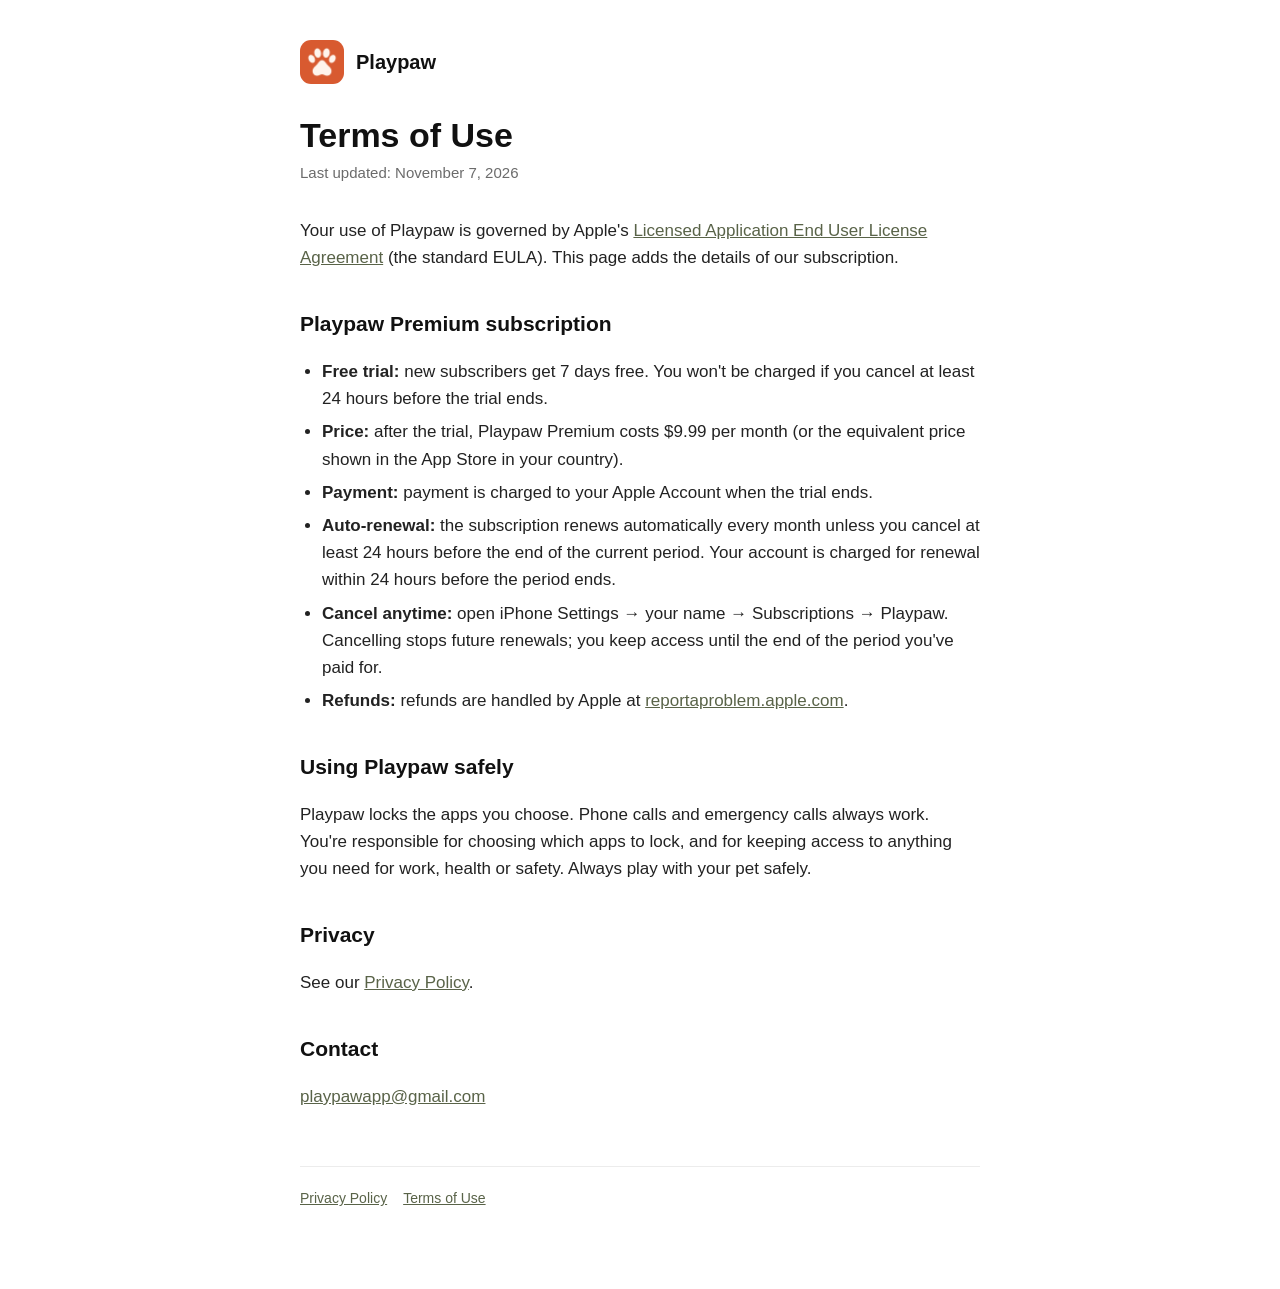
==== index.html @ 8a8bac83 "Add files via upload" ====
<!doctype html>
<html lang="en">
<head>
<meta charset="utf-8">
<meta name="viewport" content="width=device-width, initial-scale=1">
<title>Playpaw Terms of Use</title>
<link rel="stylesheet" href="../style.css">
</head>
<body>
<main>
  <header><img src="../icon.png" alt=""><a href="../">Playpaw</a></header>

  <h1>Terms of Use</h1>
  <p class="updated">Last updated: November 7, 2026</p>

  <p>Your use of Playpaw is governed by Apple's <a href="https://www.apple.com/legal/internet-services/itunes/dev/stdeula/">Licensed Application End User License Agreement</a> (the standard EULA). This page adds the details of our subscription.</p>

  <h2>Playpaw Premium subscription</h2>
  <ul>
    <li><strong>Free trial:</strong> new subscribers get 7 days free. You won't be charged if you cancel at least 24 hours before the trial ends.</li>
    <li><strong>Price:</strong> after the trial, Playpaw Premium costs $9.99 per month (or the equivalent price shown in the App Store in your country).</li>
    <li><strong>Payment:</strong> payment is charged to your Apple Account when the trial ends.</li>
    <li><strong>Auto-renewal:</strong> the subscription renews automatically every month unless you cancel at least 24 hours before the end of the current period. Your account is charged for renewal within 24 hours before the period ends.</li>
    <li><strong>Cancel anytime:</strong> open iPhone Settings → your name → Subscriptions → Playpaw. Cancelling stops future renewals; you keep access until the end of the period you've paid for.</li>
    <li><strong>Refunds:</strong> refunds are handled by Apple at <a href="https://reportaproblem.apple.com">reportaproblem.apple.com</a>.</li>
  </ul>

  <h2>Using Playpaw safely</h2>
  <p>Playpaw locks the apps you choose. Phone calls and emergency calls always work. You're responsible for choosing which apps to lock, and for keeping access to anything you need for work, health or safety. Always play with your pet safely.</p>

  <h2>Privacy</h2>
  <p>See our <a href="../privacy/">Privacy Policy</a>.</p>

  <h2>Contact</h2>
  <p><a href="mailto:playpawapp@gmail.com">playpawapp@gmail.com</a></p>

  <footer><a href="../privacy/">Privacy Policy</a><a href="../terms/">Terms of Use</a></footer>
</main>
</body>
</html>
---- style.css ----
:root { --ink:#111; --muted:#6b6b6b; --accent:#596348; --line:#ececec; --bg:#fff; }
* { box-sizing: border-box; }
body { margin:0; background:var(--bg); color:var(--ink);
  font: 17px/1.6 -apple-system, BlinkMacSystemFont, "SF Pro Text", "Helvetica Neue", Arial, sans-serif; }
main { max-width: 720px; margin: 0 auto; padding: 40px 20px 80px; }
header { display:flex; align-items:center; gap:12px; margin-bottom: 32px; }
header img { width:44px; height:44px; border-radius:11px; }
header a { color:var(--ink); text-decoration:none; font-weight:700; font-size:20px; }
h1 { font-size: 34px; line-height:1.15; margin: 0 0 6px; }
.updated { color: var(--muted); margin: 0 0 32px; font-size: 15px; }
h2 { font-size: 21px; margin: 36px 0 8px; }
p, li { color: #222; }
ul { padding-left: 22px; }
li { margin: 6px 0; }
a { color: var(--accent); }
.summary { background:#f4f4f4; border-radius:18px; padding: 18px 20px; margin-bottom: 8px; }
.summary ul { margin: 6px 0 0; }
footer { margin-top: 56px; padding-top: 20px; border-top:1px solid var(--line); color:var(--muted); font-size:14px; }
footer a { margin-right: 16px; }
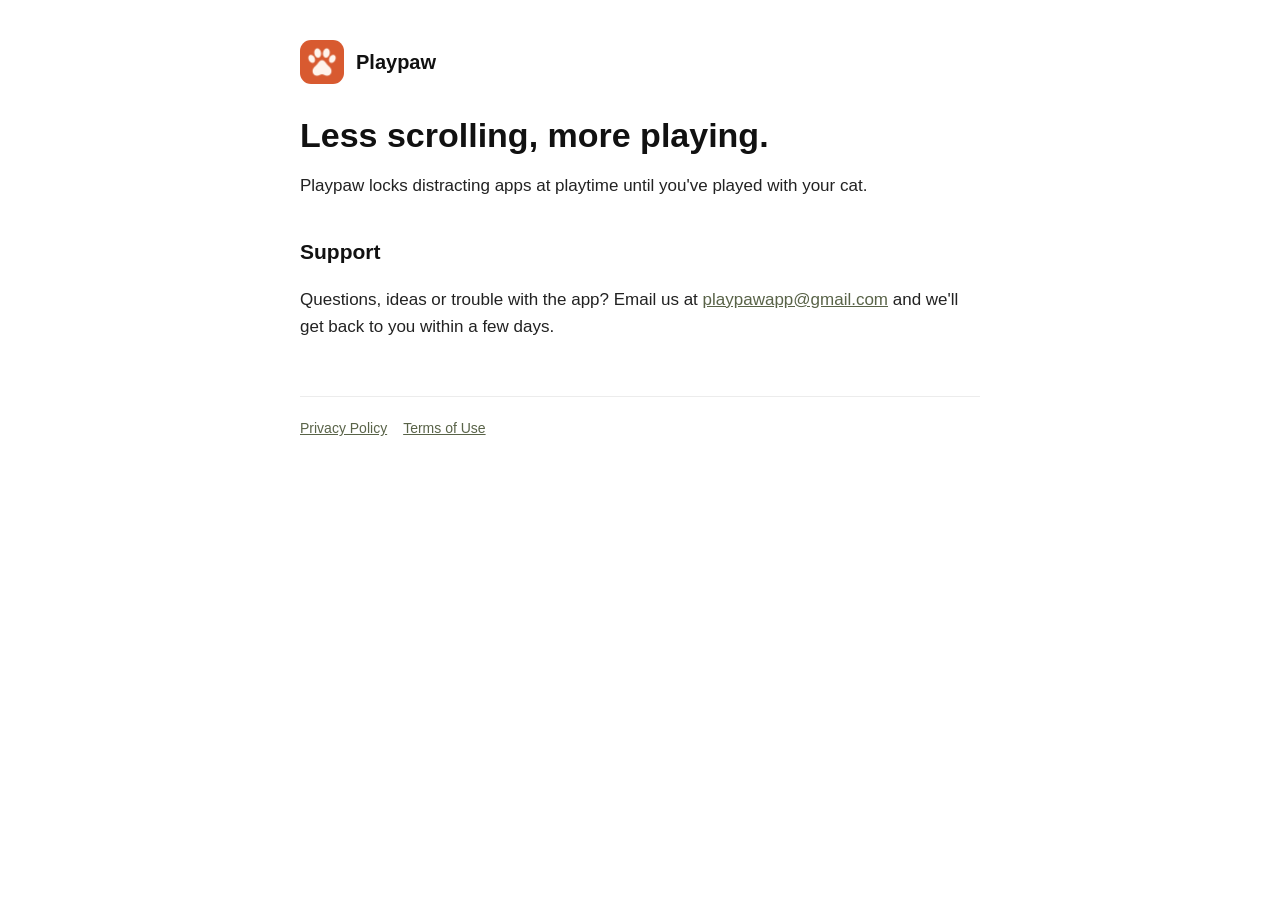
==== commit 62be2012: "Update index.html" ====
--- a/index.html
+++ b/index.html
@@ -3,38 +3,17 @@
 <head>
 <meta charset="utf-8">
 <meta name="viewport" content="width=device-width, initial-scale=1">
-<title>Playpaw Terms of Use</title>
-<link rel="stylesheet" href="../style.css">
+<title>Playpaw</title>
+<link rel="stylesheet" href="style.css">
 </head>
 <body>
 <main>
-  <header><img src="../icon.png" alt=""><a href="../">Playpaw</a></header>
-
-  <h1>Terms of Use</h1>
-  <p class="updated">Last updated: November 7, 2026</p>
-
-  <p>Your use of Playpaw is governed by Apple's <a href="https://www.apple.com/legal/internet-services/itunes/dev/stdeula/">Licensed Application End User License Agreement</a> (the standard EULA). This page adds the details of our subscription.</p>
-
-  <h2>Playpaw Premium subscription</h2>
-  <ul>
-    <li><strong>Free trial:</strong> new subscribers get 7 days free. You won't be charged if you cancel at least 24 hours before the trial ends.</li>
-    <li><strong>Price:</strong> after the trial, Playpaw Premium costs $9.99 per month (or the equivalent price shown in the App Store in your country).</li>
-    <li><strong>Payment:</strong> payment is charged to your Apple Account when the trial ends.</li>
-    <li><strong>Auto-renewal:</strong> the subscription renews automatically every month unless you cancel at least 24 hours before the end of the current period. Your account is charged for renewal within 24 hours before the period ends.</li>
-    <li><strong>Cancel anytime:</strong> open iPhone Settings → your name → Subscriptions → Playpaw. Cancelling stops future renewals; you keep access until the end of the period you've paid for.</li>
-    <li><strong>Refunds:</strong> refunds are handled by Apple at <a href="https://reportaproblem.apple.com">reportaproblem.apple.com</a>.</li>
-  </ul>
-
-  <h2>Using Playpaw safely</h2>
-  <p>Playpaw locks the apps you choose. Phone calls and emergency calls always work. You're responsible for choosing which apps to lock, and for keeping access to anything you need for work, health or safety. Always play with your pet safely.</p>
-
-  <h2>Privacy</h2>
-  <p>See our <a href="../privacy/">Privacy Policy</a>.</p>
-
-  <h2>Contact</h2>
-  <p><a href="mailto:playpawapp@gmail.com">playpawapp@gmail.com</a></p>
-
-  <footer><a href="../privacy/">Privacy Policy</a><a href="../terms/">Terms of Use</a></footer>
+  <header><img src="icon.png" alt=""><a href="./">Playpaw</a></header>
+  <h1>Less scrolling, more playing.</h1>
+  <p>Playpaw locks distracting apps at playtime until you've played with your cat.</p>
+  <h2>Support</h2>
+  <p>Questions, ideas or trouble with the app? Email us at <a href="mailto:playpawapp@gmail.com">playpawapp@gmail.com</a> and we'll get back to you within a few days.</p>
+  <footer><a href="privacy/">Privacy Policy</a><a href="terms/">Terms of Use</a></footer>
 </main>
 </body>
 </html>
